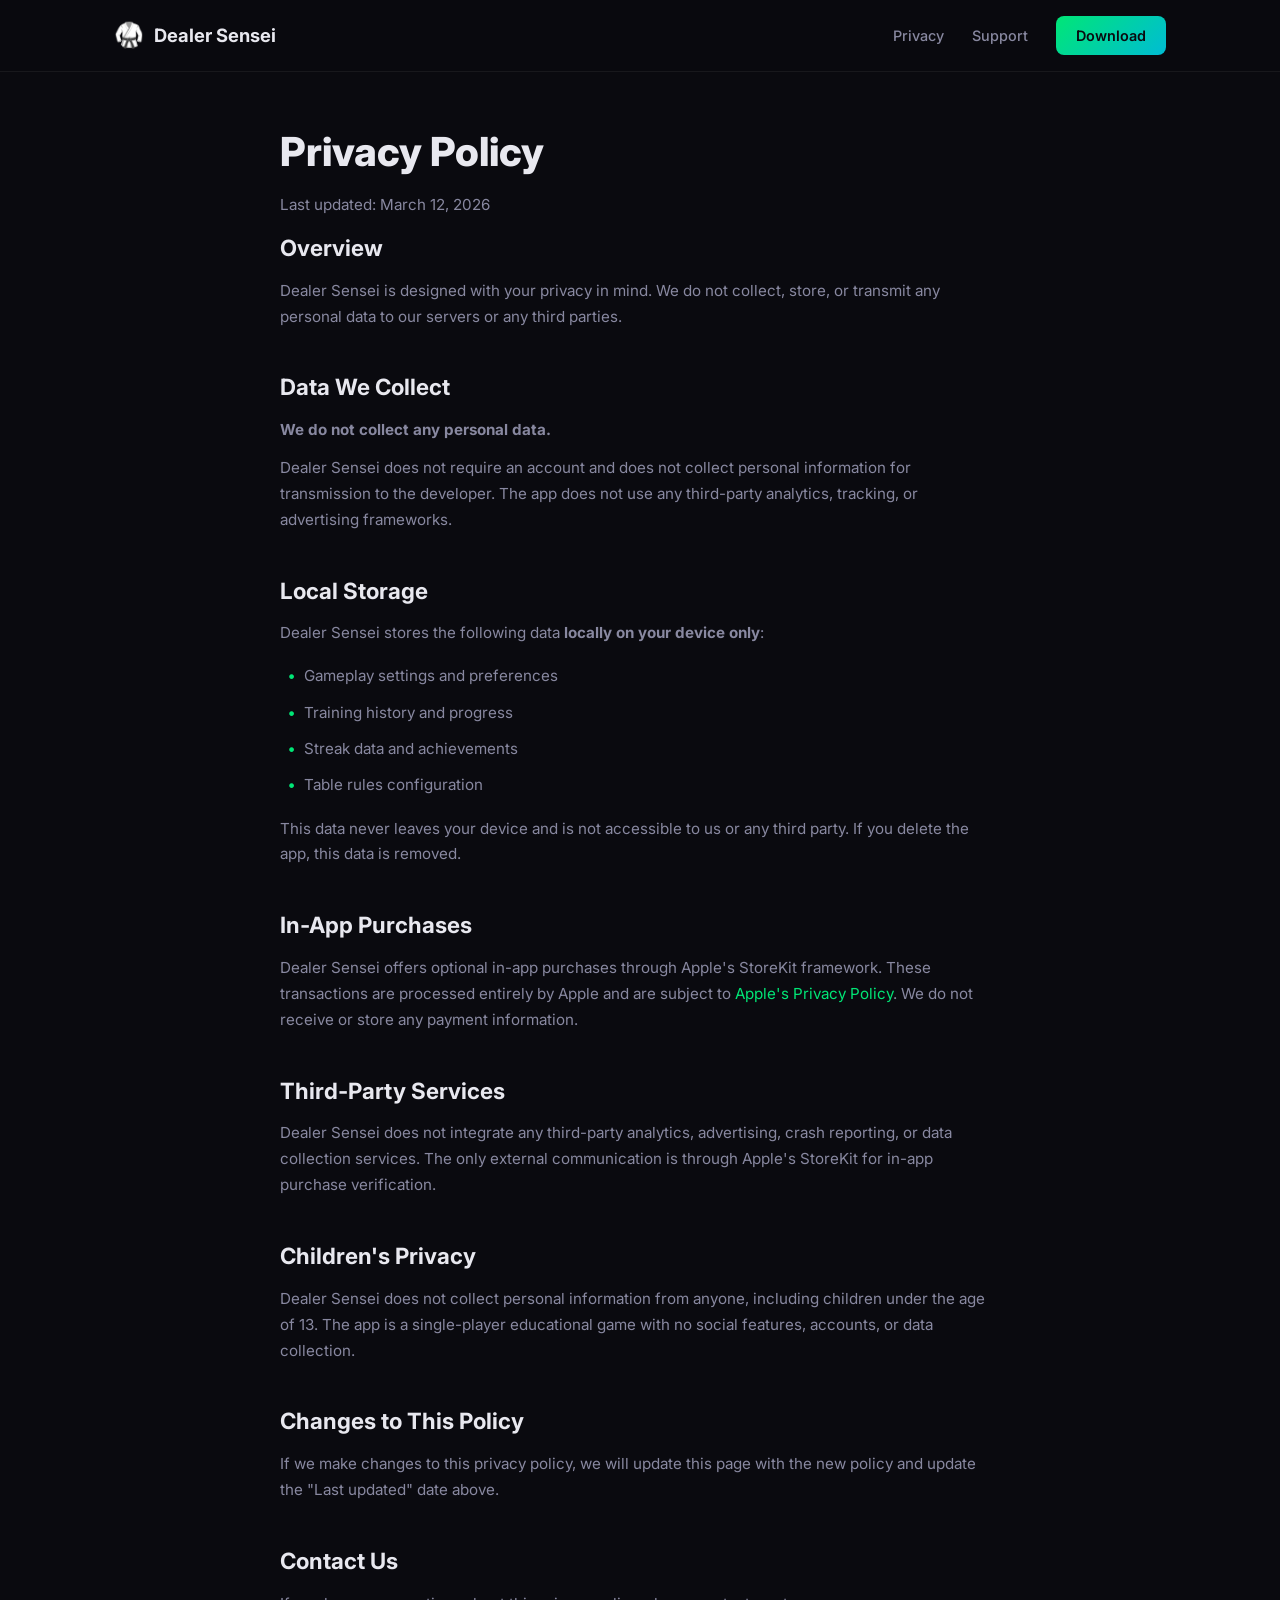
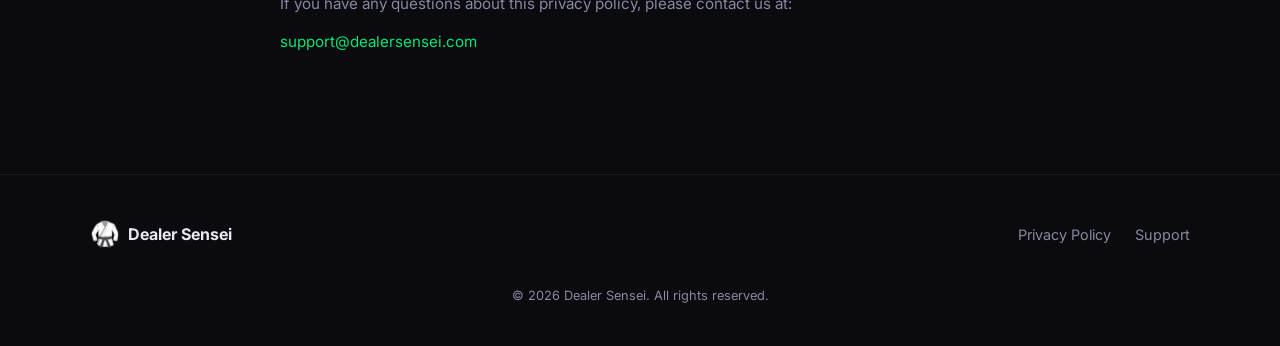
==== privacy/index.html @ 2405d92b "Initial site: landing page, privacy policy, support page" ====
<!DOCTYPE html>
<html lang="en">
<head>
    <meta charset="UTF-8">
    <meta name="viewport" content="width=device-width, initial-scale=1.0">
    <title>Privacy Policy — Dealer Sensei</title>
    <link rel="preconnect" href="https://fonts.googleapis.com">
    <link rel="preconnect" href="https://fonts.gstatic.com" crossorigin>
    <link href="https://fonts.googleapis.com/css2?family=Inter:wght@400;500;600;700;800&display=swap" rel="stylesheet">
    <link rel="stylesheet" href="../style.css">
    <link rel="stylesheet" href="../page.css">
</head>
<body>
    <nav class="nav">
        <div class="nav-inner">
            <a href="/" class="nav-logo">
                <span class="logo-icon">🥋</span>
                <span class="logo-text">Dealer Sensei</span>
            </a>
            <div class="nav-links">
                <a href="/privacy">Privacy</a>
                <a href="/support">Support</a>
                <a href="/#download" class="btn-nav">Download</a>
            </div>
        </div>
    </nav>

    <main class="page">
        <div class="page-inner">
            <h1>Privacy Policy</h1>
            <p class="page-date">Last updated: March 12, 2026</p>

            <section>
                <h2>Overview</h2>
                <p>Dealer Sensei is designed with your privacy in mind. We do not collect, store, or transmit any personal data to our servers or any third parties.</p>
            </section>

            <section>
                <h2>Data We Collect</h2>
                <p><strong>We do not collect any personal data.</strong></p>
                <p>Dealer Sensei does not require an account and does not collect personal information for transmission to the developer. The app does not use any third-party analytics, tracking, or advertising frameworks.</p>
            </section>

            <section>
                <h2>Local Storage</h2>
                <p>Dealer Sensei stores the following data <strong>locally on your device only</strong>:</p>
                <ul>
                    <li>Gameplay settings and preferences</li>
                    <li>Training history and progress</li>
                    <li>Streak data and achievements</li>
                    <li>Table rules configuration</li>
                </ul>
                <p>This data never leaves your device and is not accessible to us or any third party. If you delete the app, this data is removed.</p>
            </section>

            <section>
                <h2>In-App Purchases</h2>
                <p>Dealer Sensei offers optional in-app purchases through Apple's StoreKit framework. These transactions are processed entirely by Apple and are subject to <a href="https://www.apple.com/legal/privacy/" target="_blank" rel="noopener">Apple's Privacy Policy</a>. We do not receive or store any payment information.</p>
            </section>

            <section>
                <h2>Third-Party Services</h2>
                <p>Dealer Sensei does not integrate any third-party analytics, advertising, crash reporting, or data collection services. The only external communication is through Apple's StoreKit for in-app purchase verification.</p>
            </section>

            <section>
                <h2>Children's Privacy</h2>
                <p>Dealer Sensei does not collect personal information from anyone, including children under the age of 13. The app is a single-player educational game with no social features, accounts, or data collection.</p>
            </section>

            <section>
                <h2>Changes to This Policy</h2>
                <p>If we make changes to this privacy policy, we will update this page with the new policy and update the "Last updated" date above.</p>
            </section>

            <section>
                <h2>Contact Us</h2>
                <p>If you have any questions about this privacy policy, please contact us at:</p>
                <p><a href="mailto:support@dealersensei.com">support@dealersensei.com</a></p>
            </section>
        </div>
    </main>

    <footer class="footer">
        <div class="footer-inner">
            <div class="footer-brand">
                <span class="logo-icon">🥋</span>
                <span class="logo-text">Dealer Sensei</span>
            </div>
            <div class="footer-links">
                <a href="/privacy">Privacy Policy</a>
                <a href="/support">Support</a>
            </div>
            <p class="footer-copy">&copy; 2026 Dealer Sensei. All rights reserved.</p>
        </div>
    </footer>
</body>
</html>
---- style.css ----
/* === Reset & Base === */
*, *::before, *::after {
    margin: 0;
    padding: 0;
    box-sizing: border-box;
}

:root {
    --bg: #0a0a0f;
    --bg-card: #12121a;
    --bg-card-hover: #1a1a28;
    --text: #e8e8ef;
    --text-muted: #8888a0;
    --accent: #00e676;
    --accent-2: #00c853;
    --gold: #ffd740;
    --red: #ff5252;
    --gradient: linear-gradient(135deg, #00e676, #00bcd4);
    --radius: 16px;
    --radius-sm: 10px;
}

html {
    scroll-behavior: smooth;
}

body {
    font-family: 'Inter', -apple-system, BlinkMacSystemFont, sans-serif;
    background: var(--bg);
    color: var(--text);
    line-height: 1.6;
    overflow-x: hidden;
}

/* === Navigation === */
.nav {
    position: fixed;
    top: 0;
    left: 0;
    right: 0;
    z-index: 100;
    backdrop-filter: blur(20px);
    background: rgba(10, 10, 15, 0.85);
    border-bottom: 1px solid rgba(255,255,255,0.06);
}

.nav-inner {
    max-width: 1100px;
    margin: 0 auto;
    padding: 16px 24px;
    display: flex;
    justify-content: space-between;
    align-items: center;
}

.nav-logo {
    display: flex;
    align-items: center;
    gap: 10px;
    text-decoration: none;
    color: var(--text);
    font-weight: 700;
    font-size: 1.15rem;
}

.logo-icon {
    font-size: 1.5rem;
}

.nav-links {
    display: flex;
    align-items: center;
    gap: 28px;
}

.nav-links a {
    text-decoration: none;
    color: var(--text-muted);
    font-size: 0.9rem;
    font-weight: 500;
    transition: color 0.2s;
}

.nav-links a:hover {
    color: var(--text);
}

.btn-nav {
    background: var(--gradient) !important;
    color: #0a0a0f !important;
    padding: 8px 20px;
    border-radius: 8px;
    font-weight: 600 !important;
    transition: opacity 0.2s;
}

.btn-nav:hover {
    opacity: 0.9;
}

/* === Hero === */
.hero {
    min-height: 100vh;
    display: flex;
    align-items: center;
    justify-content: center;
    padding: 120px 24px 80px;
    gap: 60px;
    max-width: 1100px;
    margin: 0 auto;
}

.hero-content {
    flex: 1;
    max-width: 520px;
}

.hero-badge {
    display: inline-block;
    background: rgba(0, 230, 118, 0.1);
    border: 1px solid rgba(0, 230, 118, 0.25);
    color: var(--accent);
    padding: 6px 16px;
    border-radius: 100px;
    font-size: 0.85rem;
    font-weight: 600;
    margin-bottom: 24px;
}

.hero h1 {
    font-size: 3.5rem;
    font-weight: 800;
    line-height: 1.1;
    margin-bottom: 20px;
    letter-spacing: -0.02em;
}

.gradient-text {
    background: var(--gradient);
    -webkit-background-clip: text;
    -webkit-text-fill-color: transparent;
    background-clip: text;
}

.hero-subtitle {
    font-size: 1.15rem;
    color: var(--text-muted);
    line-height: 1.7;
    margin-bottom: 36px;
}

.btn-primary {
    display: inline-flex;
    align-items: center;
    gap: 10px;
    background: #fff;
    color: #0a0a0f;
    padding: 14px 28px;
    border-radius: 12px;
    text-decoration: none;
    font-weight: 600;
    font-size: 1rem;
    transition: transform 0.2s, box-shadow 0.2s;
}

.btn-primary:hover {
    transform: translateY(-2px);
    box-shadow: 0 8px 30px rgba(255,255,255,0.15);
}

.btn-primary svg {
    width: 20px;
    height: 24px;
}

/* Phone Frame */
.hero-phone {
    flex-shrink: 0;
}

.phone-frame {
    width: 280px;
    height: 580px;
    background: #1a1a28;
    border-radius: 40px;
    padding: 12px;
    box-shadow: 
        0 0 0 2px rgba(255,255,255,0.08),
        0 20px 60px rgba(0,0,0,0.5),
        0 0 100px rgba(0, 230, 118, 0.08);
    overflow: hidden;
}

.phone-screenshot {
    width: 100%;
    height: 100%;
    object-fit: cover;
    border-radius: 30px;
}

/* === Features === */
.features {
    padding: 100px 24px;
    background: linear-gradient(180deg, var(--bg) 0%, #0d0d16 100%);
}

.features-inner {
    max-width: 1100px;
    margin: 0 auto;
}

.features-inner h2 {
    font-size: 2.5rem;
    font-weight: 800;
    text-align: center;
    margin-bottom: 60px;
    letter-spacing: -0.02em;
}

.features-grid {
    display: grid;
    grid-template-columns: repeat(3, 1fr);
    gap: 20px;
}

.feature-card {
    background: var(--bg-card);
    border: 1px solid rgba(255,255,255,0.06);
    border-radius: var(--radius);
    padding: 32px 28px;
    transition: background 0.2s, border-color 0.2s, transform 0.2s;
}

.feature-card:hover {
    background: var(--bg-card-hover);
    border-color: rgba(0, 230, 118, 0.15);
    transform: translateY(-4px);
}

.feature-icon {
    font-size: 2rem;
    margin-bottom: 16px;
}

.feature-card h3 {
    font-size: 1.15rem;
    font-weight: 700;
    margin-bottom: 10px;
}

.feature-card p {
    color: var(--text-muted);
    font-size: 0.92rem;
    line-height: 1.6;
}

/* === Gallery === */
.gallery {
    padding: 80px 24px;
}

.gallery-inner {
    max-width: 1100px;
    margin: 0 auto;
}

.gallery-inner h2 {
    font-size: 2.5rem;
    font-weight: 800;
    text-align: center;
    margin-bottom: 48px;
}

.gallery-scroll {
    display: flex;
    gap: 24px;
    overflow-x: auto;
    padding: 20px 0;
    scroll-snap-type: x mandatory;
    -webkit-overflow-scrolling: touch;
}

.gallery-scroll::-webkit-scrollbar {
    display: none;
}

.gallery-item {
    flex-shrink: 0;
    width: 260px;
    scroll-snap-align: center;
}

.gallery-item img {
    width: 100%;
    border-radius: var(--radius);
    box-shadow: 0 8px 30px rgba(0,0,0,0.4);
    border: 1px solid rgba(255,255,255,0.06);
}

/* === CTA === */
.cta {
    padding: 100px 24px;
    text-align: center;
}

.cta-inner {
    max-width: 600px;
    margin: 0 auto;
}

.cta h2 {
    font-size: 2.5rem;
    font-weight: 800;
    margin-bottom: 16px;
}

.cta p {
    color: var(--text-muted);
    font-size: 1.1rem;
    margin-bottom: 36px;
}

/* === Footer === */
.footer {
    border-top: 1px solid rgba(255,255,255,0.06);
    padding: 40px 24px;
}

.footer-inner {
    max-width: 1100px;
    margin: 0 auto;
    display: flex;
    align-items: center;
    justify-content: space-between;
    flex-wrap: wrap;
    gap: 20px;
}

.footer-brand {
    display: flex;
    align-items: center;
    gap: 8px;
    font-weight: 700;
}

.footer-links {
    display: flex;
    gap: 24px;
}

.footer-links a {
    text-decoration: none;
    color: var(--text-muted);
    font-size: 0.9rem;
    transition: color 0.2s;
}

.footer-links a:hover {
    color: var(--text);
}

.footer-copy {
    color: var(--text-muted);
    font-size: 0.8rem;
    width: 100%;
    text-align: center;
    margin-top: 12px;
}

/* === Responsive === */
@media (max-width: 900px) {
    .features-grid {
        grid-template-columns: repeat(2, 1fr);
    }
}

@media (max-width: 768px) {
    .hero {
        flex-direction: column;
        text-align: center;
        padding-top: 100px;
        gap: 40px;
    }

    .hero h1 {
        font-size: 2.5rem;
    }

    .hero-subtitle {
        font-size: 1rem;
    }

    .hero-cta {
        display: flex;
        justify-content: center;
    }

    .phone-frame {
        width: 240px;
        height: 500px;
    }

    .features-inner h2,
    .gallery-inner h2,
    .cta h2 {
        font-size: 2rem;
    }
}

@media (max-width: 600px) {
    .features-grid {
        grid-template-columns: 1fr;
    }

    .nav-links a:not(.btn-nav) {
        display: none;
    }

    .hero h1 {
        font-size: 2rem;
    }
}
---- page.css ----
/* === Page Styles (Privacy, Support) === */
.page {
    padding: 120px 24px 80px;
}

.page-inner {
    max-width: 720px;
    margin: 0 auto;
}

.page-inner h1 {
    font-size: 2.5rem;
    font-weight: 800;
    margin-bottom: 8px;
}

.page-date {
    color: var(--text-muted);
    font-size: 0.9rem;
    margin-bottom: 48px;
}

.page-subtitle {
    color: var(--text-muted);
    font-size: 1.1rem;
    margin-bottom: 48px;
}

.page-inner section {
    margin-bottom: 40px;
}

.page-inner h2 {
    font-size: 1.4rem;
    font-weight: 700;
    margin-bottom: 12px;
    color: var(--text);
}

.page-inner p {
    color: var(--text-muted);
    font-size: 0.95rem;
    line-height: 1.7;
    margin-bottom: 12px;
}

.page-inner a {
    color: var(--accent);
    text-decoration: none;
}

.page-inner a:hover {
    text-decoration: underline;
}

.page-inner ul {
    list-style: none;
    padding: 0;
    margin: 12px 0;
}

.page-inner ul li {
    color: var(--text-muted);
    font-size: 0.95rem;
    padding: 6px 0 6px 24px;
    position: relative;
}

.page-inner ul li::before {
    content: "•";
    color: var(--accent);
    font-weight: bold;
    position: absolute;
    left: 8px;
}

/* === Support Page === */
.support-contact {
    background: var(--bg-card);
    border: 1px solid rgba(255,255,255,0.06);
    border-radius: var(--radius);
    padding: 40px;
    text-align: center;
    margin-bottom: 48px;
}

.support-contact h2 {
    font-size: 1.5rem;
    margin-bottom: 12px;
}

.support-contact .btn-primary {
    margin: 20px 0 16px;
    font-size: 0.95rem;
}

.response-time {
    font-size: 0.85rem !important;
    color: var(--text-muted);
}

/* FAQ */
.faq {
    margin-top: 48px;
}

.faq h2 {
    margin-bottom: 28px;
}

.faq-item {
    background: var(--bg-card);
    border: 1px solid rgba(255,255,255,0.06);
    border-radius: var(--radius-sm);
    padding: 24px 28px;
    margin-bottom: 12px;
    transition: border-color 0.2s;
}

.faq-item:hover {
    border-color: rgba(0, 230, 118, 0.15);
}

.faq-item h3 {
    font-size: 1rem;
    font-weight: 600;
    color: var(--text);
    margin-bottom: 8px;
}

.faq-item p {
    margin-bottom: 0;
}

.faq-item a {
    color: var(--accent);
}
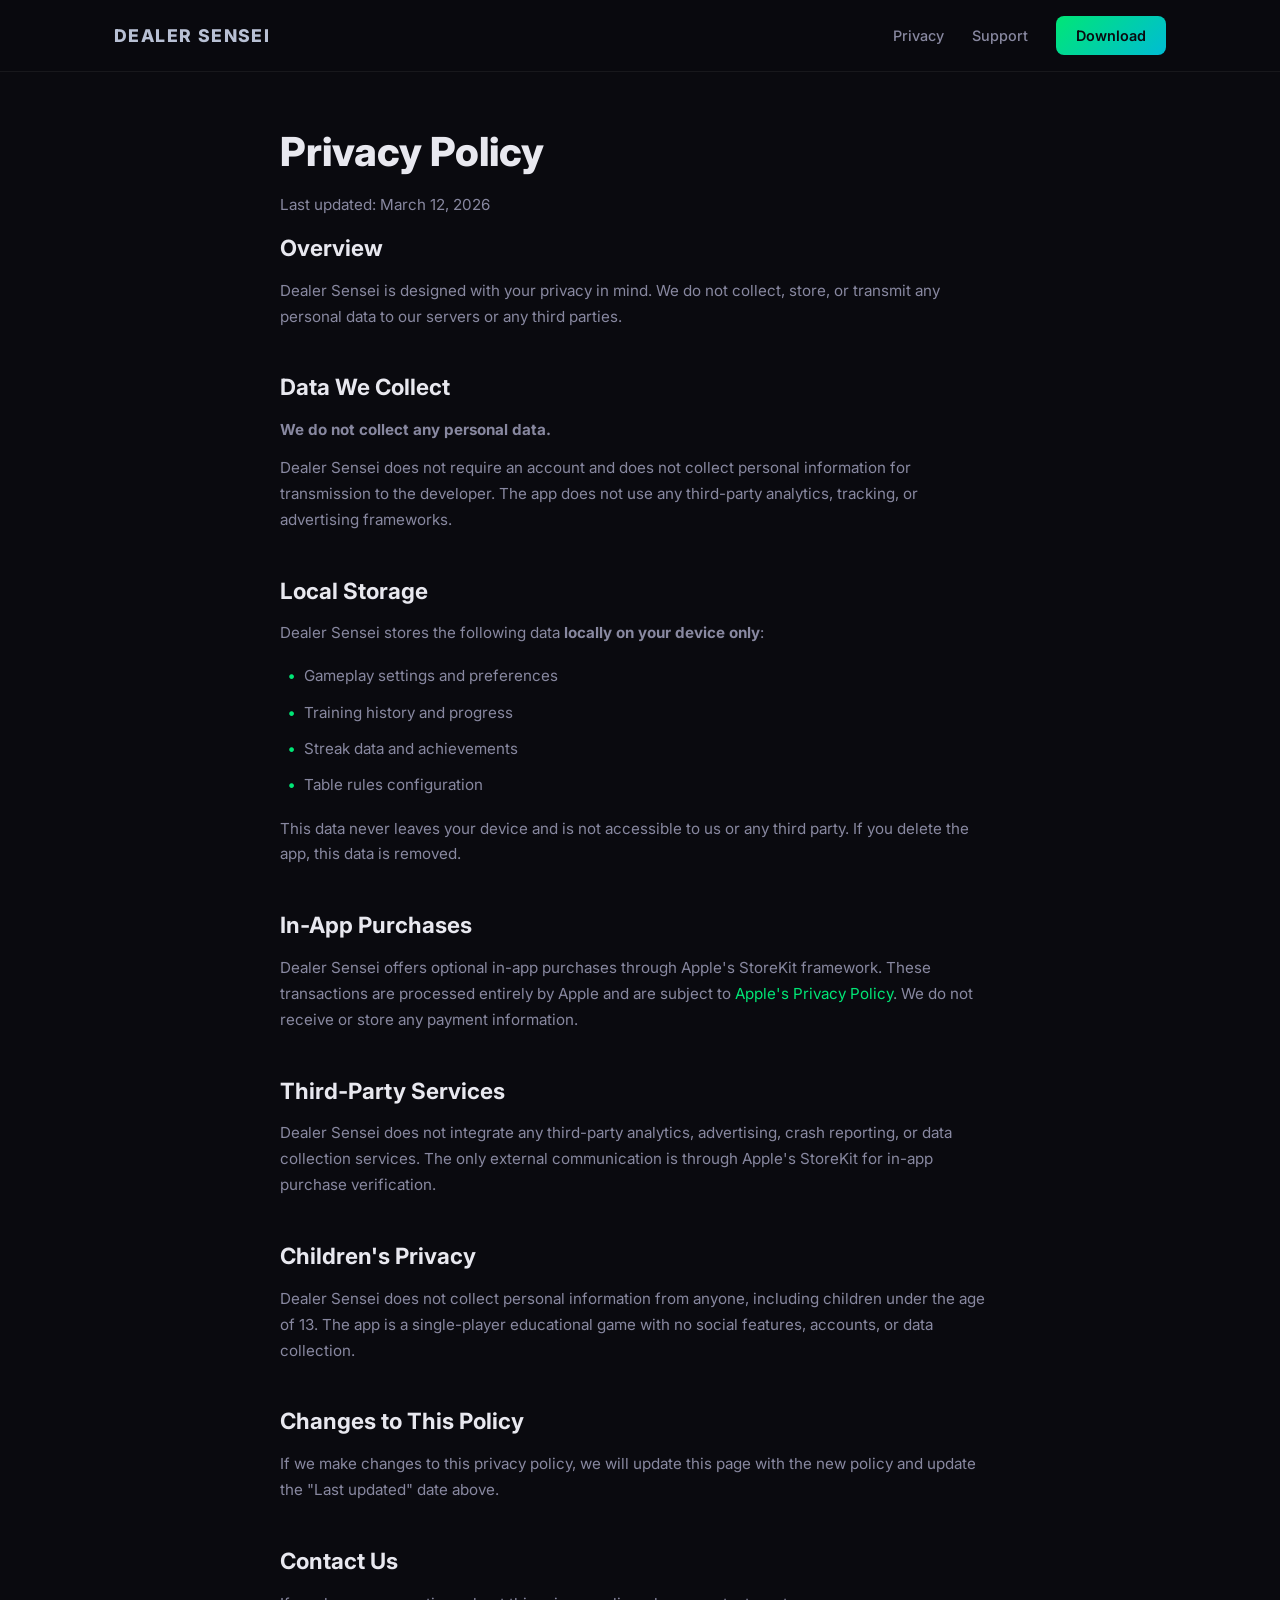
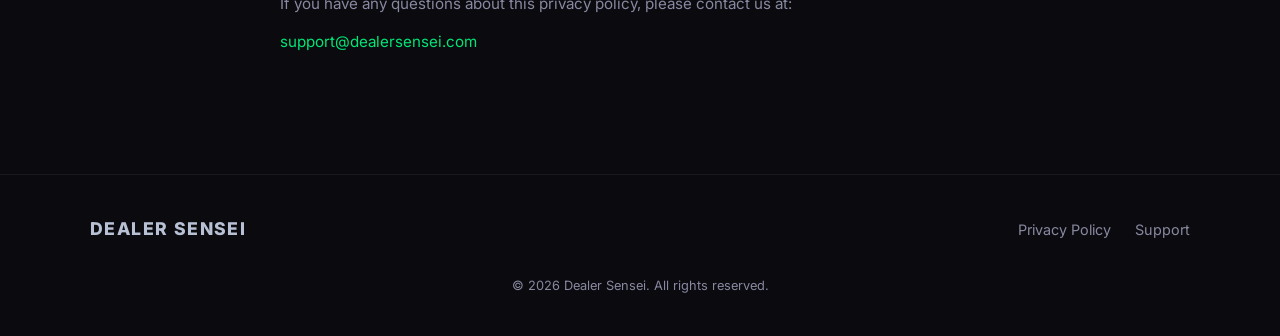
==== commit 5c194c8c: "Fix logo - remove emoji, uppercase DEALER SENSEI across all pages" ====
--- a/privacy/index.html
+++ b/privacy/index.html
@@ -1,4 +1,4 @@
-<!DOCTYPE html>
+﻿<!DOCTYPE html>
 <html lang="en">
 <head>
     <meta charset="UTF-8">
@@ -14,8 +14,7 @@
     <nav class="nav">
         <div class="nav-inner">
             <a href="/" class="nav-logo">
-                <span class="logo-icon">🥋</span>
-                <span class="logo-text">Dealer Sensei</span>
+                <span class="logo-text">DEALER SENSEI</span>
             </a>
             <div class="nav-links">
                 <a href="/privacy">Privacy</a>
@@ -84,8 +83,7 @@
     <footer class="footer">
         <div class="footer-inner">
             <div class="footer-brand">
-                <span class="logo-icon">🥋</span>
-                <span class="logo-text">Dealer Sensei</span>
+                <span class="logo-text">DEALER SENSEI</span>
             </div>
             <div class="footer-links">
                 <a href="/privacy">Privacy Policy</a>
--- a/style.css
+++ b/style.css
@@ -56,15 +56,34 @@
 .nav-logo {
     display: flex;
     align-items: center;
-    gap: 10px;
+    gap: 0;
     text-decoration: none;
     color: var(--text);
-    font-weight: 700;
+    font-weight: 800;
     font-size: 1.15rem;
+    flex-direction: column;
+    line-height: 1.1;
 }
 
 .logo-icon {
-    font-size: 1.5rem;
+    display: none;
+}
+
+.logo-text {
+    text-transform: uppercase;
+    letter-spacing: 0.08em;
+    font-size: 1.1rem;
+    font-weight: 800;
+    color: #b8c0d4;
+}
+
+.logo-subtitle {
+    font-size: 0.6rem;
+    font-weight: 500;
+    text-transform: none;
+    letter-spacing: 0.04em;
+    color: var(--text-muted);
+    opacity: 0.8;
 }
 
 .nav-links {
